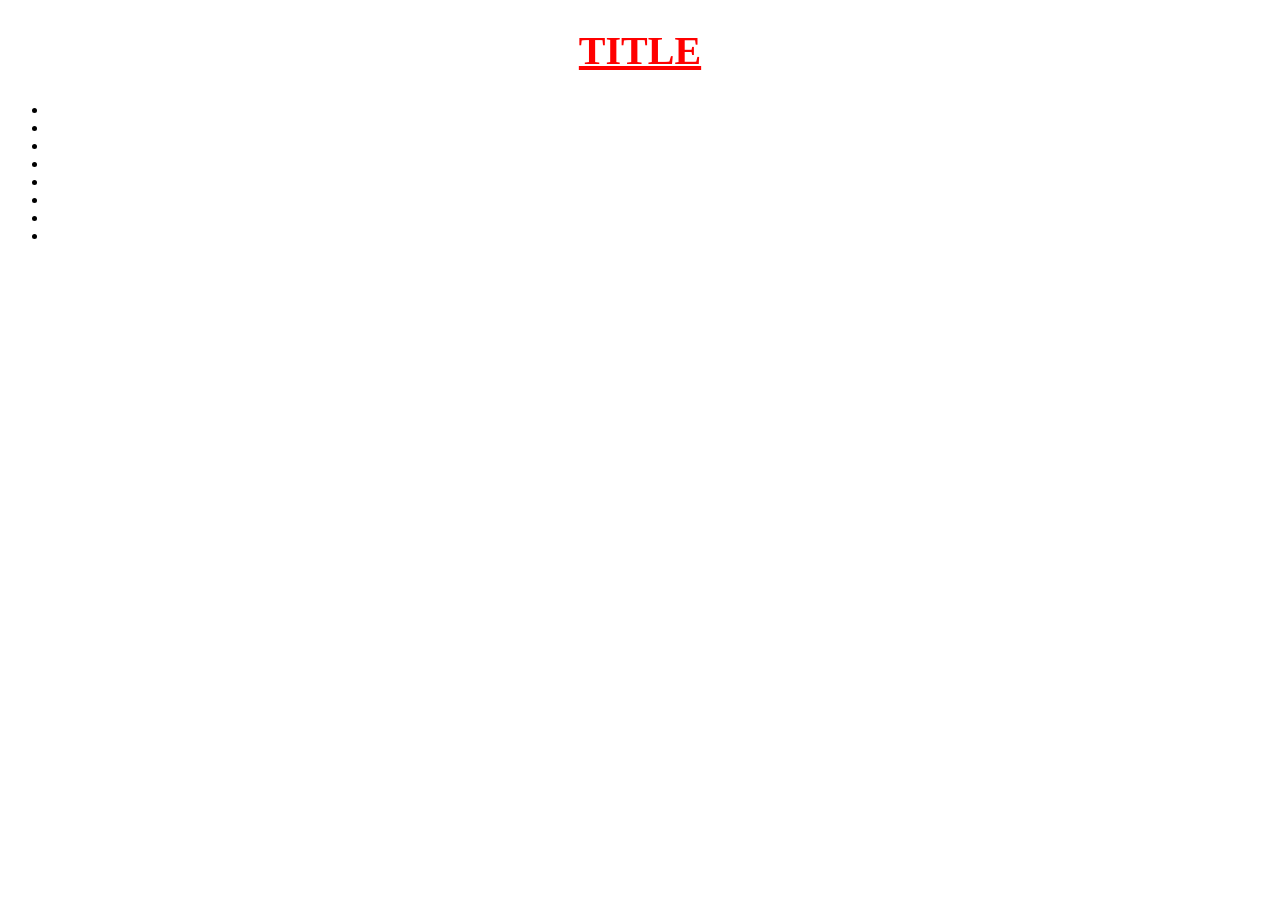
==== index.html @ 176c0b7f "first commit" ====
<!DOCTYPE html>
<html lang="en">

<head>
    <meta charset="UTF-8">
    <meta name="viewport" content="width=device-width, initial-scale=1.0">
    <title>Document</title>
    <link rel="stylesheet" href="styles.css">
</head>

<body>
    <h1>Title</h1>
    <ul>
        <li></li>
        <li></li>
        <li></li>
        <li></li>
        <li></li>
        <li></li>
        <li></li>
        <li></li>
    </ul>
    <p class="sus"></p>
    <p class="sus">
        <p id="ad"></p>
    </p>
</body>

</html>
---- styles.css ----
h1 {
    color: red;
    font-size: 40px;
    text-align: center;
    text-transform: uppercase;
    text-decoration: underline;
}
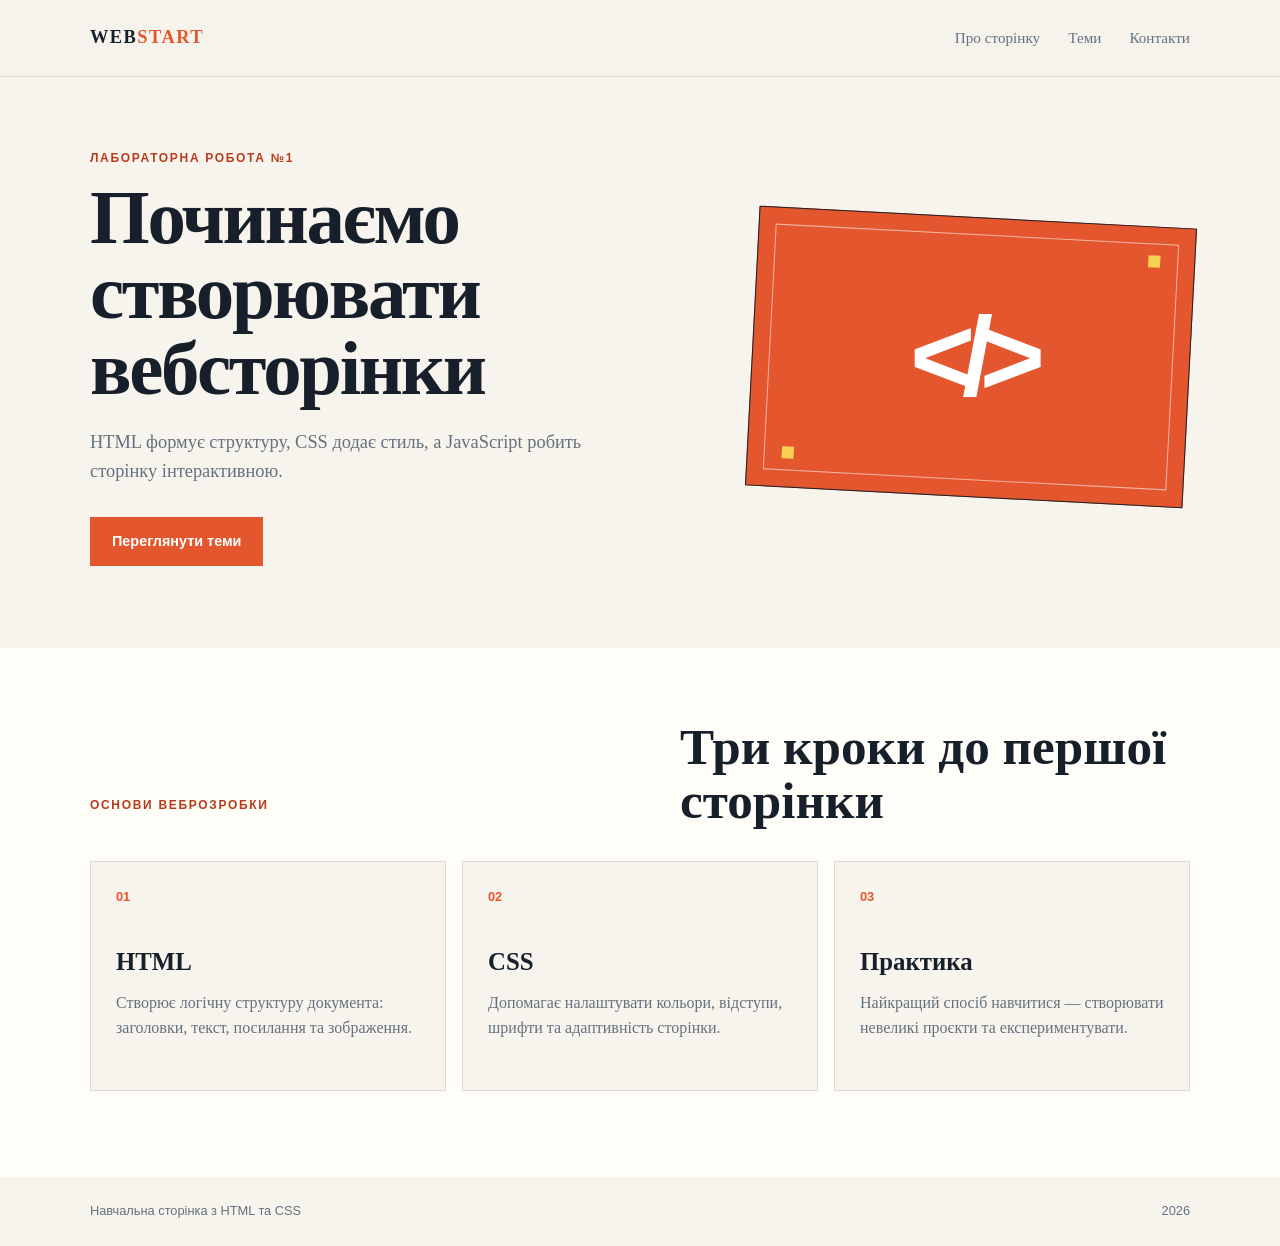
==== commit 8d114c36: "feat: basic page" ====
--- a/index.html
+++ b/index.html
@@ -1,29 +1,74 @@
 <!DOCTYPE html>
-<html lang="en">
+<html lang="uk">
 
 <head>
     <meta charset="UTF-8">
     <meta name="viewport" content="width=device-width, initial-scale=1.0">
-    <title>Document</title>
+    <meta name="description" content="Базова навчальна сторінка з HTML та CSS">
+    <title>Моя навчальна сторінка</title>
     <link rel="stylesheet" href="styles.css">
 </head>
 
 <body>
-    <h1>Title</h1>
-    <ul>
-        <li></li>
-        <li></li>
-        <li></li>
-        <li></li>
-        <li></li>
-        <li></li>
-        <li></li>
-        <li></li>
-    </ul>
-    <p class="sus"></p>
-    <p class="sus">
-        <p id="ad"></p>
-    </p>
+    <header class="site-header">
+        <div class="container header-content">
+            <a class="logo" href="#top">WEB<span>START</span></a>
+            <nav aria-label="Головна навігація">
+                <a href="#about">Про сторінку</a>
+                <a href="#topics">Теми</a>
+                <a href="#contacts">Контакти</a>
+            </nav>
+        </div>
+    </header>
+
+    <main id="top">
+        <section class="hero container" id="about">
+            <div class="hero-copy">
+                <p class="eyebrow">Лабораторна робота №1</p>
+                <h1>Починаємо створювати вебсторінки</h1>
+                <p class="hero-text">HTML формує структуру, CSS додає стиль, а JavaScript робить сторінку інтерактивною.</p>
+                <a class="button" href="#topics">Переглянути теми</a>
+            </div>
+            <div class="hero-art" aria-hidden="true">
+                <span class="code-mark">&lt;/&gt;</span>
+                <span class="spark spark-one"></span>
+                <span class="spark spark-two"></span>
+            </div>
+        </section>
+
+        <section class="topics" id="topics">
+            <div class="container">
+                <div class="section-heading">
+                    <p class="eyebrow">Основи веброзробки</p>
+                    <h2>Три кроки до першої сторінки</h2>
+                </div>
+                <div class="topic-grid">
+                    <article class="topic-card">
+                        <span class="topic-number">01</span>
+                        <h3>HTML</h3>
+                        <p>Створює логічну структуру документа: заголовки, текст, посилання та зображення.</p>
+                    </article>
+                    <article class="topic-card">
+                        <span class="topic-number">02</span>
+                        <h3>CSS</h3>
+                        <p>Допомагає налаштувати кольори, відступи, шрифти та адаптивність сторінки.</p>
+                    </article>
+                    <article class="topic-card">
+                        <span class="topic-number">03</span>
+                        <h3>Практика</h3>
+                        <p>Найкращий спосіб навчитися — створювати невеликі проєкти та експериментувати.</p>
+                    </article>
+                </div>
+            </div>
+        </section>
+    </main>
+
+    <footer class="site-footer" id="contacts">
+        <div class="container footer-content">
+            <p>Навчальна сторінка з HTML та CSS</p>
+            <p>2026</p>
+        </div>
+    </footer>
 </body>
 
 </html>
--- a/styles.css
+++ b/styles.css
@@ -1,7 +1,284 @@
+:root {
+    --ink: #17202a;
+    --muted: #65727e;
+    --paper: #f7f4ed;
+    --surface: #fffdf8;
+    --accent: #e4572e;
+    --accent-dark: #b83c1c;
+    --line: #ddd8ce;
+}
+
+* {
+    box-sizing: border-box;
+}
+
+html {
+    scroll-behavior: smooth;
+}
+
+body {
+    margin: 0;
+    color: var(--ink);
+    background: var(--paper);
+    font-family: Georgia, "Times New Roman", serif;
+    line-height: 1.6;
+}
+
+.container {
+    width: min(1100px, calc(100% - 40px));
+    margin: 0 auto;
+}
+
+.site-header {
+    border-bottom: 1px solid var(--line);
+    background: rgba(247, 244, 237, 0.92);
+}
+
+.header-content,
+.footer-content {
+    display: flex;
+    align-items: center;
+    justify-content: space-between;
+    gap: 24px;
+}
+
+.header-content {
+    min-height: 76px;
+}
+
+.logo {
+    color: var(--ink);
+    font-size: 1.15rem;
+    font-weight: 700;
+    letter-spacing: 0.08em;
+    text-decoration: none;
+}
+
+.logo span {
+    color: var(--accent);
+}
+
+nav {
+    display: flex;
+    gap: 28px;
+}
+
+nav a {
+    color: var(--muted);
+    font-size: 0.95rem;
+    text-decoration: none;
+}
+
+nav a:hover,
+nav a:focus-visible {
+    color: var(--accent-dark);
+}
+
+.hero {
+    display: grid;
+    grid-template-columns: minmax(0, 1.15fr) minmax(260px, 0.85fr);
+    align-items: center;
+    gap: 70px;
+    min-height: 500px;
+    padding-top: 72px;
+    padding-bottom: 82px;
+}
+
+.eyebrow {
+    margin: 0 0 12px;
+    color: var(--accent-dark);
+    font-family: Arial, sans-serif;
+    font-size: 0.75rem;
+    font-weight: 700;
+    letter-spacing: 0.14em;
+    text-transform: uppercase;
+}
+
+h1,
+h2,
+h3,
+p {
+    margin-top: 0;
+}
+
 h1 {
-    color: red;
-    font-size: 40px;
-    text-align: center;
-    text-transform: uppercase;
-    text-decoration: underline;
+    max-width: 650px;
+    margin-bottom: 22px;
+    font-size: clamp(2.6rem, 6vw, 5.2rem);
+    line-height: 0.98;
+    letter-spacing: -0.03em;
+}
+
+.hero-text {
+    max-width: 560px;
+    margin-bottom: 30px;
+    color: var(--muted);
+    font-size: 1.15rem;
+}
+
+.button {
+    display: inline-block;
+    padding: 13px 22px;
+    color: #fff;
+    background: var(--accent);
+    font-family: Arial, sans-serif;
+    font-size: 0.9rem;
+    font-weight: 700;
+    text-decoration: none;
+}
+
+.button:hover,
+.button:focus-visible {
+    background: var(--accent-dark);
+}
+
+.hero-art {
+    position: relative;
+    display: grid;
+    place-items: center;
+    min-height: 280px;
+    border: 1px solid var(--ink);
+    background: var(--accent);
+    transform: rotate(3deg);
+}
+
+.hero-art::before {
+    position: absolute;
+    inset: 16px;
+    border: 1px solid rgba(255, 255, 255, 0.55);
+    content: "";
+}
+
+.code-mark {
+    color: #fff;
+    font-family: Arial, sans-serif;
+    font-size: clamp(3.5rem, 10vw, 7rem);
+    font-weight: 900;
+    letter-spacing: -0.12em;
+    transform: rotate(-3deg);
+}
+
+.spark {
+    position: absolute;
+    width: 12px;
+    height: 12px;
+    background: #f7d154;
+}
+
+.spark-one {
+    top: 28px;
+    right: 34px;
+}
+
+.spark-two {
+    bottom: 28px;
+    left: 34px;
+}
+
+.topics {
+    padding: 72px 0 86px;
+    background: var(--surface);
+}
+
+.section-heading {
+    display: flex;
+    align-items: end;
+    justify-content: space-between;
+    gap: 24px;
+    margin-bottom: 34px;
+}
+
+h2 {
+    max-width: 510px;
+    margin-bottom: 0;
+    font-size: clamp(2rem, 4vw, 3.3rem);
+    line-height: 1.05;
+}
+
+.topic-grid {
+    display: grid;
+    grid-template-columns: repeat(3, 1fr);
+    gap: 16px;
+}
+
+.topic-card {
+    min-height: 230px;
+    padding: 25px;
+    border: 1px solid var(--line);
+    background: var(--paper);
+}
+
+.topic-number {
+    display: block;
+    margin-bottom: 34px;
+    color: var(--accent);
+    font-family: Arial, sans-serif;
+    font-size: 0.8rem;
+    font-weight: 700;
+}
+
+h3 {
+    margin-bottom: 8px;
+    font-size: 1.55rem;
+}
+
+.topic-card p {
+    margin-bottom: 0;
+    color: var(--muted);
+}
+
+.site-footer {
+    padding: 24px 0;
+    color: var(--muted);
+    font-family: Arial, sans-serif;
+    font-size: 0.8rem;
+}
+
+.footer-content p {
+    margin-bottom: 0;
+}
+
+@media (max-width: 700px) {
+    .container {
+        width: min(100% - 28px, 520px);
+    }
+
+    .header-content {
+        align-items: flex-start;
+        flex-direction: column;
+        justify-content: center;
+        gap: 8px;
+    }
+
+    nav {
+        gap: 16px;
+        flex-wrap: wrap;
+    }
+
+    .hero {
+        grid-template-columns: 1fr;
+        gap: 42px;
+        min-height: auto;
+        padding-top: 56px;
+        padding-bottom: 62px;
+    }
+
+    h1 {
+        font-size: clamp(2.7rem, 14vw, 4.4rem);
+    }
+
+    .hero-art {
+        min-height: 220px;
+    }
+
+    .section-heading,
+    .footer-content {
+        align-items: flex-start;
+        flex-direction: column;
+        gap: 10px;
+    }
+
+    .topic-grid {
+        grid-template-columns: 1fr;
+    }
 }
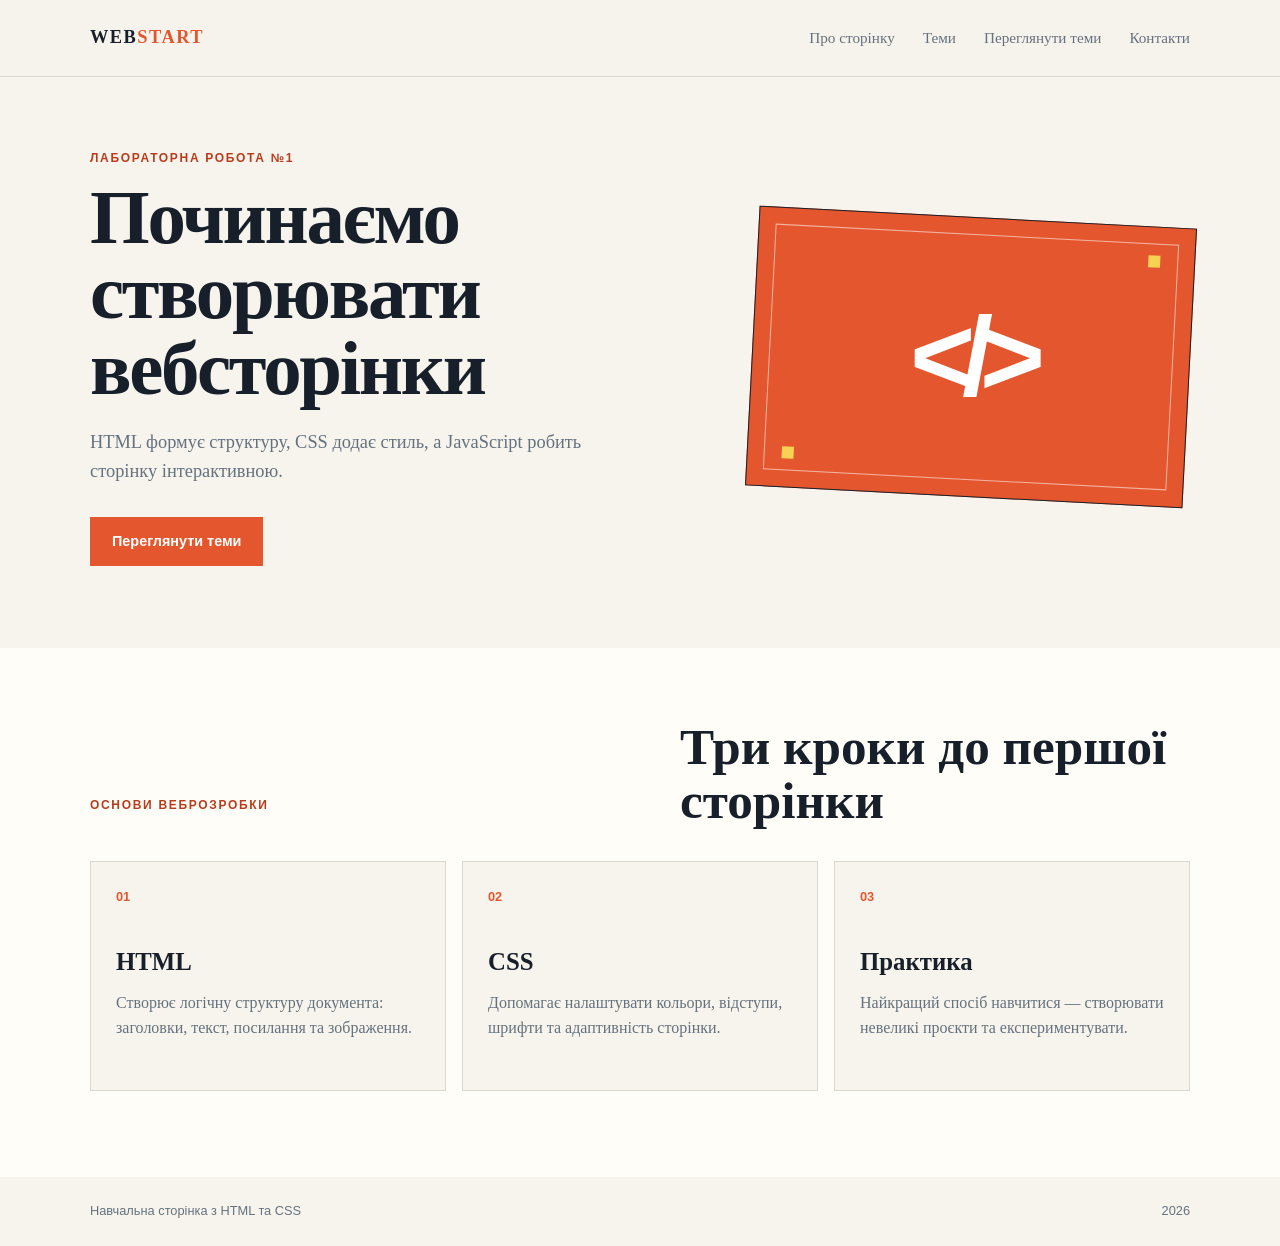
==== commit d6c0a13e: "feat: update landing page interaction" ====
--- a/index.html
+++ b/index.html
@@ -7,6 +7,7 @@
     <meta name="description" content="Базова навчальна сторінка з HTML та CSS">
     <title>Моя навчальна сторінка</title>
     <link rel="stylesheet" href="styles.css">
+    <script src="script.js" defer></script>
 </head>
 
 <body>
@@ -16,6 +17,7 @@
             <nav aria-label="Головна навігація">
                 <a href="#about">Про сторінку</a>
                 <a href="#topics">Теми</a>
+                <a id="watchThemes" href="#topics">Переглянути теми</a>
                 <a href="#contacts">Контакти</a>
             </nav>
         </div>
@@ -27,7 +29,7 @@
                 <p class="eyebrow">Лабораторна робота №1</p>
                 <h1>Починаємо створювати вебсторінки</h1>
                 <p class="hero-text">HTML формує структуру, CSS додає стиль, а JavaScript робить сторінку інтерактивною.</p>
-                <a class="button" href="#topics">Переглянути теми</a>
+                <a class="button" id="watchThemes" href="#topics">Переглянути теми</a>
             </div>
             <div class="hero-art" aria-hidden="true">
                 <span class="code-mark">&lt;/&gt;</span>
